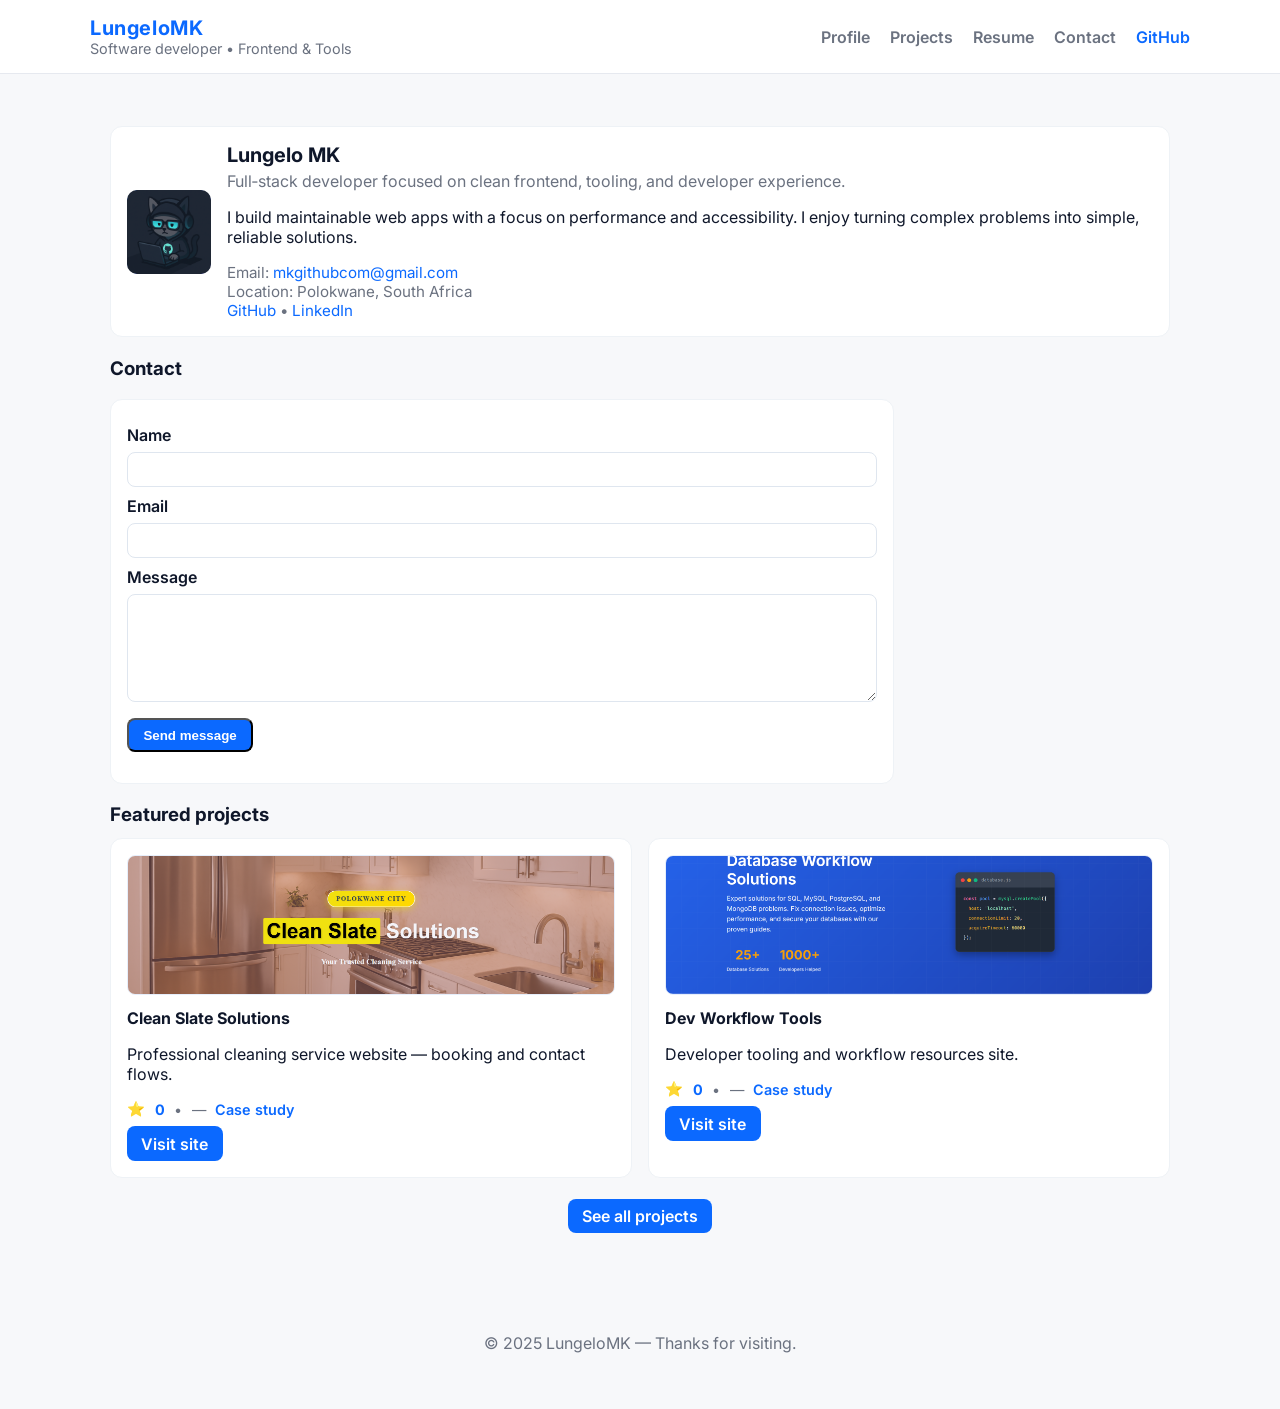
==== index.html @ 02995c61 "Initial commit: portfolio website" ====
<!DOCTYPE html>
<html lang="en">
<head>
  <meta charset="UTF-8">
  <meta name="viewport" content="width=device-width, initial-scale=1.0">
  <title>LungeloMK - Developer Portfolio</title>
  <link rel="stylesheet" href="style.css">
  <link rel="preconnect" href="https://fonts.gstatic.com">
  <link href="https://fonts.googleapis.com/css2?family=Inter:wght@300;400;600;700&display=swap" rel="stylesheet">
</head>
<body>
  <header>
    <div class="header-inner">
      <div class="brand">
        <h1>LungeloMK</h1>
        <p class="tagline">Software developer • Frontend &amp; Tools</p>
      </div>
      <nav>
        <a href="profile.html">Profile</a>
        <a href="projects.html">Projects</a>
        <a href="resume.html">Resume</a>
        <a href="contact.html">Contact</a>
        <a href="https://github.com/LungeloMK" class="external" target="_blank" rel="noopener">GitHub</a>
      </nav>
    </div>
  </header>
  <main>
    <section id="profile" class="profile-section">
      <div class="profile-card">
        <div class="avatar">
          <img src="assets/avatar.png" alt="LungeloMK avatar" class="avatar-img">
        </div>
        <div class="profile-info">
          <h2>Lungelo MK</h2>
          <p class="role">Full‑stack developer focused on clean frontend, tooling, and developer experience.</p>
          <p>
            I build maintainable web apps with a focus on performance and accessibility. I enjoy turning
            complex problems into simple, reliable solutions.
          </p>
          <ul class="contact-list">
            <li>Email: <a href="mkgithubcom@gmail.com">mkgithubcom@gmail.com</a></li>
            <li>Location: Polokwane, South Africa</li>
            <li><a href="https://github.com/LungeloMK">GitHub</a> • <a href="https://www.linkedin.com/in/khethelo-mafuleka-0b5196242?utm_source=share&utm_campaign=share_via&utm_content=profile&utm_medium=android_app">LinkedIn</a></li>
          </ul>
        </div>
      </div>
    </section>

    <section id="contact" class="contact-section">
      <h3>Contact</h3>
      <div class="contact-card">
  <form id="contact-form" class="contact-form" action="#" method="post">
          <label for="name">Name</label>
          <input id="name" name="name" type="text" required>

          <label for="email">Email</label>
          <input id="email" name="email" type="email" required>

          <label for="message">Message</label>
          <textarea id="message" name="message" rows="5" required></textarea>

          <button type="submit" class="button">Send message</button>
          <p id="form-status" class="form-status" aria-live="polite"></p>
        </form>
      </div>
    </section>

    <section id="projects" class="projects">
      <h3>Featured projects</h3>
      <div class="projects-grid">
        <article class="project-card">
          <div class="thumb-wrap" tabindex="0">
            <img loading="lazy" class="project-thumb" src="assets/proj-cleanslate.png" alt="Clean Slate site screenshot" data-live="https://cleanslatesolutions.co.za/" data-caption="Clean Slate Solutions — booking & contact flows" data-repo="https://github.com/LungeloMK/clean-slate-login">
            <div class="thumb-overlay">
              <div class="overlay-caption">Clean Slate Solutions</div>
              <div class="overlay-links"><a aria-label="Open Clean Slate live site" href="https://cleanslatesolutions.co.za/" target="_blank" rel="noopener">Live</a><a aria-label="Open Clean Slate repository on GitHub" href="https://github.com/LungeloMK/clean-slate-login" target="_blank" rel="noopener">Repo</a></div>
            </div>
          </div>
          <h4>Clean Slate Solutions</h4>
          <p>Professional cleaning service website — booking and contact flows.</p>
          <div class="repo-meta">⭐ <span class="stars">0</span> • <span class="updated">—</span> <a href="docs/clean-slate-case-study.html">Case study</a></div>
          <a href="https://cleanslatesolutions.co.za/" class="button" target="_blank" rel="noopener">Visit site</a>
        </article>

        <article class="project-card">
          <div class="thumb-wrap" tabindex="0">
            <img loading="lazy" class="project-thumb" src="assets/proj-devworkflow.png" alt="Dev Workflow Tools screenshot" data-live="https://devworkflowtools.com/" data-caption="Dev Workflow Tools — developer resources" data-repo="">
            <div class="thumb-overlay">
              <div class="overlay-caption">Dev Workflow Tools</div>
              <div class="overlay-links"><a aria-label="Open Dev Workflow Tools live site" href="https://devworkflowtools.com/" target="_blank" rel="noopener">Live</a></div>
            </div>
          </div>
          <h4>Dev Workflow Tools</h4>
          <p>Developer tooling and workflow resources site.</p>
          <div class="repo-meta">⭐ <span class="stars">0</span> • <span class="updated">—</span> <a href="docs/dev-workflow-case-study.html">Case study</a></div>
          <a href="https://devworkflowtools.com/" class="button" target="_blank" rel="noopener">Visit site</a>
        </article>
      </div>
      <p style="text-align:center;margin-top:0.8rem"><a href="projects.html" class="button">See all projects</a></p>
    </section>
  </main>
  <footer>
    <p>&copy; 2025 LungeloMK — Thanks for visiting.</p>
  </footer>
  <script>window.GITHUB_USERNAME = 'LungeloMK';</script>
  <script>window.FORMSPREE_ENDPOINT = 'https://formspree.io/f/xblzpeqo';</script>
  <script src="scripts/contact.js" defer></script>
  <script src="scripts/lightbox.js" defer></script>
</body>
</html>
---- style.css ----
:root{
  --bg: #f7f8fa;
  --card: #ffffff;
  --muted: #6b7280;
  --accent: #0f172a;
  --primary: #0b69ff;
  --radius: 12px;
}

*{box-sizing:border-box}
body{
  margin:0;padding:0;
  font-family: Inter, system-ui, -apple-system, "Segoe UI", Roboto, 'Fira Mono', monospace;
  color:var(--accent);
  background:var(--bg);
  -webkit-font-smoothing:antialiased;
  -moz-osx-font-smoothing:grayscale;
}

header{
  background:var(--card);
  border-bottom:1px solid #e6e9ef;
  padding:1rem 1.25rem;
}
.header-inner{
  max-width:1100px;margin:0 auto;display:flex;align-items:center;justify-content:space-between;gap:1rem;
}
.brand h1{margin:0;font-size:1.25rem;letter-spacing:0.6px;color:var(--primary)}
.tagline{margin:0;color:var(--muted);font-size:0.9rem}
nav a{color:var(--muted);text-decoration:none;margin-left:1rem;font-weight:600}
nav a.external{color:var(--primary)}
nav a:hover{color:var(--primary)}


main{max-width:1100px;margin:2rem auto;padding:1.25rem}

.profile-section .profile-card{
  display:flex;gap:1rem;align-items:center;background:var(--card);border:1px solid #eef2f6;padding:1rem;border-radius:var(--radius);
}
.avatar{width:84px;height:84px;border-radius:12px;background:linear-gradient(135deg,var(--primary),#4f46e5);color:#fff;display:flex;align-items:center;justify-content:center;font-weight:700;font-size:1.25rem}
.profile-info h2{margin:0;font-size:1.25rem}
.avatar-img{width:84px;height:84px;border-radius:10px;display:block;object-fit:cover}
.role{color:var(--muted);margin-top:0.25rem;margin-bottom:0.6rem}
.contact-list{padding-left:0;margin:0;list-style:none;color:var(--muted);font-size:0.95rem}
.contact-list a{color:var(--primary);text-decoration:none}


.projects{margin-top:1rem}
.projects h3{margin-bottom:0.75rem}
.projects-grid{display:grid;grid-template-columns:repeat(auto-fit,minmax(240px,1fr));gap:1rem}
.project-card{background:var(--card);border:1px solid #eef2f6;padding:1rem;border-radius:12px}
.project-card h4{margin:0 0 0.5rem 0}
.button{display:inline-block;margin-top:0.5rem;padding:0.45rem 0.9rem;background:var(--primary);color:#fff;border-radius:8px;text-decoration:none;font-weight:600}
.button:hover{opacity:0.95}

.project-thumb{width:100%;height:140px;border-radius:8px;object-fit:cover;margin-bottom:0.6rem;border:1px solid #e6eefb}
.project-card p.muted{margin:0.4rem 0 0.6rem 0;color:var(--muted);font-size:0.95rem}
.review{background:var(--card);border:1px solid #eef2f6;padding:1rem;border-radius:12px;margin-top:1rem}

/* Lightbox / modal */
.lightbox-overlay{position:fixed;inset:0;background:rgba(15,23,42,0.85);display:flex;align-items:center;justify-content:center;padding:2rem;z-index:9999;visibility:hidden;opacity:0;transition:opacity 200ms ease, visibility 200ms}
.lightbox-overlay.open{visibility:visible;opacity:1}
.lightbox-inner{max-width:1100px;width:100%;max-height:90vh;overflow:auto;background:transparent;display:flex;flex-direction:column;align-items:center}
.lightbox-img{max-width:100%;max-height:70vh;border-radius:10px;box-shadow:0 10px 30px rgba(0,0,0,0.6)}
.lightbox-caption{color:#fff;margin-top:0.6rem;text-align:center}
.lightbox-links{margin-top:0.6rem;display:flex;gap:0.6rem}
.lightbox-links a{background:#fff;color:var(--primary);padding:0.4rem 0.7rem;border-radius:8px;text-decoration:none;font-weight:600}
.project-caption{font-size:0.95rem;color:var(--muted);margin-top:0.4rem}

/* Thumbnail overlay */
.thumb-wrap{position:relative}
.thumb-overlay{position:absolute;inset:0;border-radius:8px;background:linear-gradient(180deg, rgba(0,0,0,0.0), rgba(0,0,0,0.45));display:flex;flex-direction:column;justify-content:space-between;padding:0.6rem;opacity:0;transition:opacity 180ms ease}
.thumb-wrap:hover .thumb-overlay,.thumb-wrap:focus-within .thumb-overlay{opacity:1}
.overlay-links{display:flex;gap:0.5rem;justify-content:flex-end}
.overlay-links a{background:rgba(255,255,255,0.95);color:var(--primary);padding:0.35rem 0.6rem;border-radius:8px;text-decoration:none;font-weight:700;font-size:0.9rem}
.overlay-caption{color:#fff;font-size:0.95rem;text-shadow:0 1px 2px rgba(0,0,0,0.6)}
.overlay-links a:hover{opacity:0.95}

.skill-list{list-style:none;padding-left:0;margin:0.5rem 0}
.skill-list li{padding:0.15rem 0;color:var(--accent)}
.skill-badge{display:inline-block;background:#eef6ff;border:1px solid #e0efff;color:var(--primary);padding:0.25rem 0.5rem;border-radius:8px;margin:0.15rem;font-size:0.9rem}
.card{background:var(--card);border:1px solid #eef2f6;padding:1rem;border-radius:12px;margin:0.6rem 0}
.muted{color:var(--muted)}

.skills-block h5{margin:0.6rem 0 0.25rem 0;color:var(--primary);font-size:0.98rem}
.skills-block ul{margin-bottom:0.6rem}

/* Skill badges / meters */
.skill-badges{display:flex;flex-direction:column;gap:0.6rem}
.skill-item{display:flex;flex-direction:column}
.skill-label{font-weight:700;color:var(--accent);margin-bottom:0.25rem}
.skill-meter{background:#eef5ff;border-radius:10px;height:10px;overflow:hidden}
.skill-meter-fill{background:linear-gradient(90deg,var(--primary),#4f46e5);height:100%;width:40%}

/* Repository metadata shown on project cards */
.repo-meta{font-size:0.9rem;color:var(--muted);margin-top:0.5rem;display:flex;gap:0.6rem;align-items:center}
.repo-meta .stars{font-weight:700;color:var(--primary)}
.repo-meta .updated{color:var(--muted)}
.repo-meta a{color:var(--primary);text-decoration:none;font-weight:600}
.repo-badge{background:rgba(79,70,229,0.08);color:var(--primary);padding:0.18rem 0.45rem;border-radius:999px;font-size:0.82rem}

footer{max-width:1100px;margin:1.5rem auto;padding:1rem;text-align:center;color:var(--muted)}

@media (max-width:600px){
  .header-inner{flex-direction:column;align-items:flex-start}
  .profile-card{flex-direction:column;align-items:flex-start}
}

/* Contact form styles */
.contact-section{margin-top:1.25rem}
.contact-card{display:grid;grid-template-columns:1fr 260px;gap:1rem}
.contact-form{background:var(--card);border:1px solid #eef2f6;padding:1rem;border-radius:12px}
.contact-form label{display:block;font-weight:600;margin-top:0.6rem;color:var(--accent)}
.contact-form input,.contact-form textarea{width:100%;padding:0.5rem;border:1px solid #dfe6ef;border-radius:8px;margin-top:0.4rem;font-size:0.95rem}
.contact-form .button{margin-top:0.8rem}
.contact-note{background:#fafafa;border:1px solid #f0f3f6;padding:1rem;border-radius:12px;color:var(--muted);font-size:0.95rem}
.form-status{margin-top:0.6rem;color:var(--muted);font-size:0.95rem}

@media (max-width:880px){
  .contact-card{grid-template-columns:1fr}
}
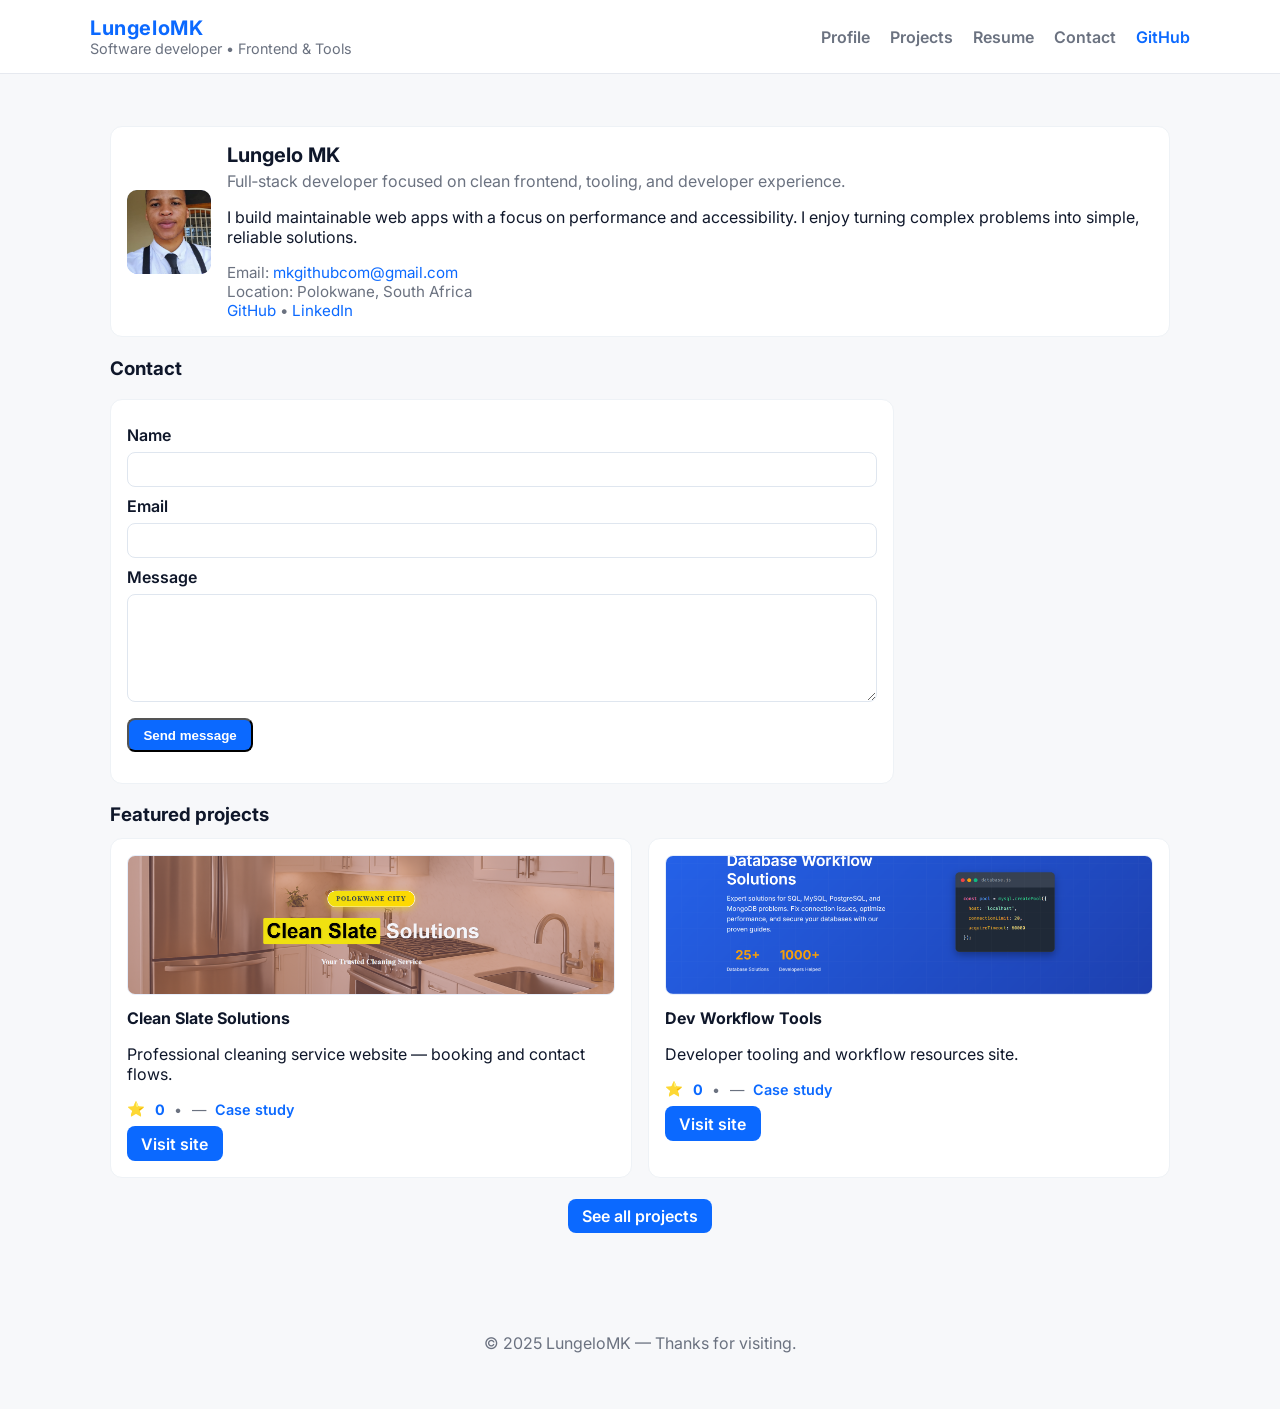
==== commit 5667fc9c: "Update profile image to personal photo" ====
--- a/index.html
+++ b/index.html
@@ -28,7 +28,7 @@
     <section id="profile" class="profile-section">
       <div class="profile-card">
         <div class="avatar">
-          <img src="assets/avatar.png" alt="LungeloMK avatar" class="avatar-img">
+          <img src="assets/myPrifile.jpg" alt="Lungelo MK" class="avatar-img">
         </div>
         <div class="profile-info">
           <h2>Lungelo MK</h2>
